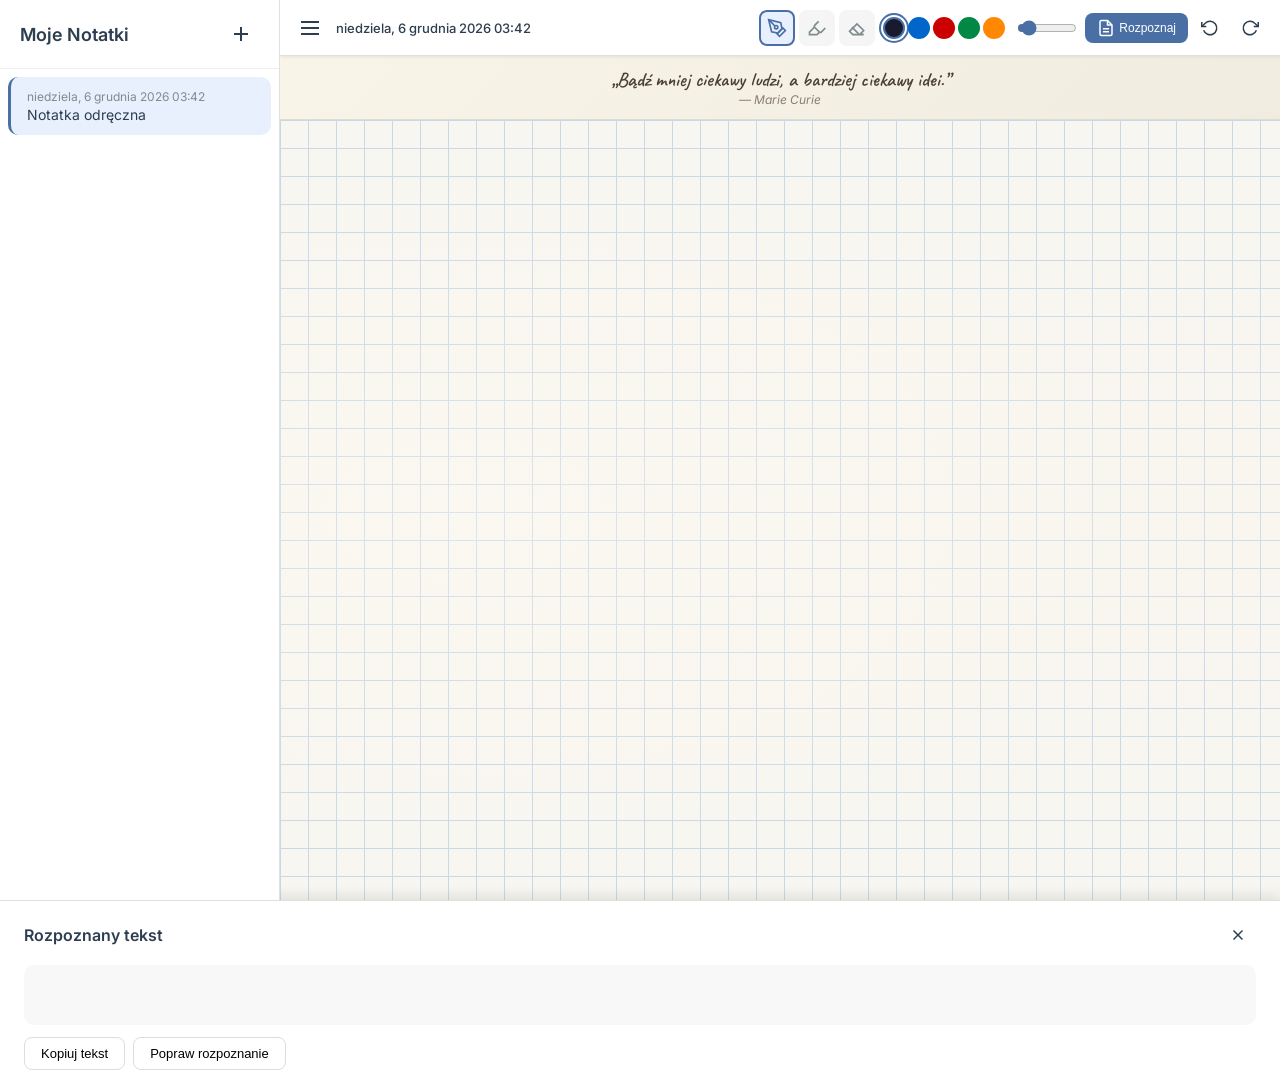
==== index.html @ 8511fc2e "feat: handwriting notes app with Apple Pencil support - Canvas drawing engine with pressure sensitiv" ====
<!DOCTYPE html>
<html lang="pl">
<head>
    <meta charset="UTF-8">
    <meta name="viewport" content="width=device-width, initial-scale=1.0, user-scalable=no, viewport-fit=cover">
    <meta name="apple-mobile-web-app-capable" content="yes">
    <meta name="apple-mobile-web-app-status-bar-style" content="black-translucent">
    <meta name="theme-color" content="#2c3e50">
    <title>Notatnik</title>
    <link rel="manifest" href="manifest.json">
    <link rel="apple-touch-icon" href="icons/icon-192.png">
    <link rel="preconnect" href="https://fonts.googleapis.com">
    <link rel="preconnect" href="https://fonts.gstatic.com" crossorigin>
    <link href="https://fonts.googleapis.com/css2?family=Caveat:wght@400;600;700&family=Inter:wght@300;400;500;600&display=swap" rel="stylesheet">
    <link rel="stylesheet" href="css/style.css">
</head>
<body>
    <!-- Sidebar - notes list -->
    <aside id="sidebar" class="sidebar">
        <div class="sidebar-header">
            <h2>Moje Notatki</h2>
            <button id="btn-new-note" class="btn-icon" title="Nowa notatka">
                <svg width="24" height="24" viewBox="0 0 24 24" fill="none" stroke="currentColor" stroke-width="2">
                    <line x1="12" y1="5" x2="12" y2="19"></line>
                    <line x1="5" y1="12" x2="19" y2="12"></line>
                </svg>
            </button>
        </div>
        <div id="notes-list" class="notes-list"></div>
    </aside>

    <!-- Main area -->
    <main id="main" class="main">
        <!-- Top bar -->
        <header class="top-bar">
            <button id="btn-menu" class="btn-icon" title="Menu">
                <svg width="24" height="24" viewBox="0 0 24 24" fill="none" stroke="currentColor" stroke-width="2">
                    <line x1="3" y1="6" x2="21" y2="6"></line>
                    <line x1="3" y1="12" x2="21" y2="12"></line>
                    <line x1="3" y1="18" x2="21" y2="18"></line>
                </svg>
            </button>
            <div class="note-meta">
                <span id="note-date" class="meta-date"></span>
                <span id="note-location" class="meta-location"></span>
            </div>
            <div class="toolbar">
                <button id="btn-pen" class="btn-tool active" title="Pisak" data-tool="pen">
                    <svg width="20" height="20" viewBox="0 0 24 24" fill="none" stroke="currentColor" stroke-width="2">
                        <path d="M12 19l7-7 3 3-7 7-3-3z"></path>
                        <path d="M18 13l-1.5-7.5L2 2l3.5 14.5L13 18l5-5z"></path>
                        <path d="M2 2l7.586 7.586"></path>
                        <circle cx="11" cy="11" r="2"></circle>
                    </svg>
                </button>
                <button id="btn-highlighter" class="btn-tool" title="Zakreślacz" data-tool="highlighter">
                    <svg width="20" height="20" viewBox="0 0 24 24" fill="none" stroke="currentColor" stroke-width="2">
                        <path d="M9 11l-6 6v3h9l3-3"></path>
                        <path d="M22 12l-4.6 4.6a2 2 0 01-2.8 0l-5.2-5.2a2 2 0 010-2.8L14 4"></path>
                    </svg>
                </button>
                <button id="btn-eraser" class="btn-tool" title="Gumka" data-tool="eraser">
                    <svg width="20" height="20" viewBox="0 0 24 24" fill="none" stroke="currentColor" stroke-width="2">
                        <path d="M20 20H7L3 16l9-9 8 8-4 4z"></path>
                        <path d="M6 11l8 8"></path>
                    </svg>
                </button>
                <div class="color-picker">
                    <button class="btn-color active" data-color="#1a1a2e" style="background:#1a1a2e" title="Czarny"></button>
                    <button class="btn-color" data-color="#0066cc" style="background:#0066cc" title="Niebieski"></button>
                    <button class="btn-color" data-color="#cc0000" style="background:#cc0000" title="Czerwony"></button>
                    <button class="btn-color" data-color="#008844" style="background:#008844" title="Zielony"></button>
                    <button class="btn-color" data-color="#ff8800" style="background:#ff8800" title="Pomarańczowy"></button>
                </div>
                <input type="range" id="pen-size" min="1" max="12" value="2" class="pen-size-slider" title="Grubość">
                <button id="btn-recognize" class="btn-action" title="Rozpoznaj pismo">
                    <svg width="18" height="18" viewBox="0 0 24 24" fill="none" stroke="currentColor" stroke-width="2">
                        <path d="M14 2H6a2 2 0 00-2 2v16a2 2 0 002 2h12a2 2 0 002-2V8z"></path>
                        <polyline points="14 2 14 8 20 8"></polyline>
                        <line x1="16" y1="13" x2="8" y2="13"></line>
                        <line x1="16" y1="17" x2="8" y2="17"></line>
                    </svg>
                    <span>Rozpoznaj</span>
                </button>
                <button id="btn-undo" class="btn-icon" title="Cofnij">
                    <svg width="18" height="18" viewBox="0 0 24 24" fill="none" stroke="currentColor" stroke-width="2">
                        <polyline points="1 4 1 10 7 10"></polyline>
                        <path d="M3.51 15a9 9 0 102.13-9.36L1 10"></path>
                    </svg>
                </button>
                <button id="btn-redo" class="btn-icon" title="Ponów">
                    <svg width="18" height="18" viewBox="0 0 24 24" fill="none" stroke="currentColor" stroke-width="2">
                        <polyline points="23 4 23 10 17 10"></polyline>
                        <path d="M20.49 15a9 9 0 11-2.13-9.36L23 10"></path>
                    </svg>
                </button>
            </div>
        </header>

        <!-- Quote banner -->
        <div id="quote-banner" class="quote-banner">
            <p id="quote-text" class="quote-text"></p>
            <span id="quote-author" class="quote-author"></span>
        </div>

        <!-- Canvas area -->
        <div id="canvas-container" class="canvas-container">
            <canvas id="drawing-canvas"></canvas>
        </div>

        <!-- Recognized text panel -->
        <div id="recognized-panel" class="recognized-panel hidden">
            <div class="recognized-header">
                <h3>Rozpoznany tekst</h3>
                <button id="btn-close-recognized" class="btn-icon">
                    <svg width="18" height="18" viewBox="0 0 24 24" fill="none" stroke="currentColor" stroke-width="2">
                        <line x1="18" y1="6" x2="6" y2="18"></line>
                        <line x1="6" y1="6" x2="18" y2="18"></line>
                    </svg>
                </button>
            </div>
            <div id="recognized-text" class="recognized-text"></div>
            <div class="recognized-actions">
                <button id="btn-copy-text" class="btn-secondary">Kopiuj tekst</button>
                <button id="btn-correct-text" class="btn-secondary">Popraw rozpoznanie</button>
            </div>
        </div>
    </main>

    <!-- Correction modal for handwriting learning -->
    <div id="correction-modal" class="modal hidden">
        <div class="modal-content">
            <h3>Popraw rozpoznany tekst</h3>
            <p class="modal-hint">Poprawiony tekst pomoże mi lepiej rozpoznawać Twoje pismo w przyszłości.</p>
            <textarea id="correction-input" class="correction-input" rows="4"></textarea>
            <div class="modal-actions">
                <button id="btn-cancel-correction" class="btn-secondary">Anuluj</button>
                <button id="btn-save-correction" class="btn-primary">Zapisz i ucz się</button>
            </div>
        </div>
    </div>

    <script src="js/quotes.js"></script>
    <script src="js/storage.js"></script>
    <script src="js/drawing.js"></script>
    <script src="js/recognition.js"></script>
    <script src="js/app.js"></script>
</body>
</html>
---- css/style.css ----
/* ===== Reset & Base ===== */
*, *::before, *::after {
    margin: 0;
    padding: 0;
    box-sizing: border-box;
}

:root {
    --bg-page: #f8f6f0;
    --grid-color: #c8d8e8;
    --grid-size: 28px;
    --sidebar-width: 280px;
    --top-bar-height: 56px;
    --quote-height: 64px;
    --ink-color: #1a1a2e;
    --accent: #4a6fa5;
    --accent-light: #6b8fc4;
    --danger: #cc0000;
    --text-primary: #2c3e50;
    --text-secondary: #7f8c8d;
    --surface: #ffffff;
    --shadow-sm: 0 1px 3px rgba(0,0,0,0.08);
    --shadow-md: 0 4px 12px rgba(0,0,0,0.12);
    --radius: 10px;
}

html, body {
    height: 100%;
    overflow: hidden;
    font-family: 'Inter', -apple-system, BlinkMacSystemFont, sans-serif;
    background: var(--bg-page);
    color: var(--text-primary);
    touch-action: none;
    -webkit-user-select: none;
    user-select: none;
}

/* ===== Layout ===== */
body {
    display: flex;
}

/* ===== Sidebar ===== */
.sidebar {
    width: var(--sidebar-width);
    height: 100%;
    background: var(--surface);
    border-right: 1px solid #e0e0e0;
    display: flex;
    flex-direction: column;
    z-index: 100;
    transition: transform 0.3s ease;
}

.sidebar-header {
    display: flex;
    align-items: center;
    justify-content: space-between;
    padding: 16px 20px;
    border-bottom: 1px solid #eee;
}

.sidebar-header h2 {
    font-size: 18px;
    font-weight: 600;
    color: var(--text-primary);
}

.notes-list {
    flex: 1;
    overflow-y: auto;
    padding: 8px;
}

.note-item {
    padding: 12px 16px;
    border-radius: var(--radius);
    cursor: pointer;
    margin-bottom: 4px;
    transition: background 0.2s;
    position: relative;
}

.note-item:hover {
    background: #f0f4f8;
}

.note-item.active {
    background: #e8f0fe;
    border-left: 3px solid var(--accent);
}

.note-item-date {
    font-size: 12px;
    color: var(--text-secondary);
    margin-bottom: 2px;
}

.note-item-preview {
    font-size: 14px;
    color: var(--text-primary);
    white-space: nowrap;
    overflow: hidden;
    text-overflow: ellipsis;
}

.note-item-location {
    font-size: 11px;
    color: var(--text-secondary);
    margin-top: 2px;
    display: flex;
    align-items: center;
    gap: 4px;
}

.note-item .btn-delete-note {
    position: absolute;
    top: 8px;
    right: 8px;
    opacity: 0;
    transition: opacity 0.2s;
    background: none;
    border: none;
    color: var(--danger);
    cursor: pointer;
    padding: 4px;
    border-radius: 4px;
}

.note-item:hover .btn-delete-note {
    opacity: 0.6;
}

.note-item .btn-delete-note:hover {
    opacity: 1;
    background: rgba(204, 0, 0, 0.1);
}

/* ===== Main ===== */
.main {
    flex: 1;
    display: flex;
    flex-direction: column;
    height: 100%;
    overflow: hidden;
}

/* ===== Top Bar ===== */
.top-bar {
    height: var(--top-bar-height);
    background: var(--surface);
    border-bottom: 1px solid #e0e0e0;
    display: flex;
    align-items: center;
    padding: 0 12px;
    gap: 8px;
    box-shadow: var(--shadow-sm);
    z-index: 50;
    flex-shrink: 0;
}

.note-meta {
    display: flex;
    flex-direction: column;
    min-width: 140px;
}

.meta-date {
    font-size: 13px;
    font-weight: 500;
    color: var(--text-primary);
}

.meta-location {
    font-size: 11px;
    color: var(--text-secondary);
}

.toolbar {
    display: flex;
    align-items: center;
    gap: 4px;
    margin-left: auto;
}

.btn-icon {
    width: 36px;
    height: 36px;
    border: none;
    background: none;
    border-radius: 8px;
    display: flex;
    align-items: center;
    justify-content: center;
    cursor: pointer;
    color: var(--text-primary);
    transition: background 0.2s;
}

.btn-icon:hover {
    background: #f0f4f8;
}

.btn-tool {
    width: 36px;
    height: 36px;
    border: 2px solid transparent;
    background: #f5f5f5;
    border-radius: 8px;
    display: flex;
    align-items: center;
    justify-content: center;
    cursor: pointer;
    color: var(--text-secondary);
    transition: all 0.2s;
}

.btn-tool:hover {
    background: #e8f0fe;
}

.btn-tool.active {
    border-color: var(--accent);
    color: var(--accent);
    background: #e8f0fe;
}

.color-picker {
    display: flex;
    gap: 3px;
    margin: 0 4px;
}

.btn-color {
    width: 22px;
    height: 22px;
    border-radius: 50%;
    border: 2px solid transparent;
    cursor: pointer;
    transition: transform 0.15s, border-color 0.2s;
}

.btn-color:hover {
    transform: scale(1.2);
}

.btn-color.active {
    border-color: var(--accent);
    box-shadow: 0 0 0 2px white, 0 0 0 4px var(--accent);
}

.pen-size-slider {
    width: 60px;
    accent-color: var(--accent);
    margin: 0 4px;
}

.btn-action {
    display: flex;
    align-items: center;
    gap: 4px;
    padding: 6px 12px;
    border: none;
    background: var(--accent);
    color: white;
    border-radius: 8px;
    font-size: 12px;
    font-weight: 500;
    cursor: pointer;
    transition: background 0.2s;
    white-space: nowrap;
}

.btn-action:hover {
    background: var(--accent-light);
}

/* ===== Quote Banner ===== */
.quote-banner {
    height: var(--quote-height);
    background: linear-gradient(135deg, #f8f4e8 0%, #f0ece0 100%);
    border-bottom: 1px solid #e0dcd0;
    display: flex;
    flex-direction: column;
    justify-content: center;
    align-items: center;
    padding: 8px 24px;
    flex-shrink: 0;
}

.quote-text {
    font-family: 'Caveat', cursive;
    font-size: 20px;
    font-weight: 600;
    color: #4a4035;
    text-align: center;
    line-height: 1.2;
}

.quote-author {
    font-size: 12px;
    color: #8a7e70;
    font-style: italic;
}

/* ===== Canvas Container with Grid Background ===== */
.canvas-container {
    flex: 1;
    position: relative;
    overflow: hidden;
    background-color: var(--bg-page);
    background-image:
        linear-gradient(var(--grid-color) 1px, transparent 1px),
        linear-gradient(90deg, var(--grid-color) 1px, transparent 1px);
    background-size: var(--grid-size) var(--grid-size);
    /* Subtle paper texture effect */
    background-blend-mode: normal;
}

.canvas-container::before {
    content: '';
    position: absolute;
    top: 0;
    left: 0;
    right: 0;
    bottom: 0;
    background:
        radial-gradient(ellipse at 20% 50%, rgba(255,252,242,0.3) 0%, transparent 70%),
        radial-gradient(ellipse at 80% 50%, rgba(248,245,235,0.2) 0%, transparent 70%);
    pointer-events: none;
    z-index: 0;
}

#drawing-canvas {
    position: absolute;
    top: 0;
    left: 0;
    width: 100%;
    height: 100%;
    z-index: 1;
    cursor: crosshair;
    touch-action: none;
}

/* ===== Recognized Text Panel ===== */
.recognized-panel {
    position: absolute;
    bottom: 0;
    left: 0;
    right: 0;
    background: var(--surface);
    border-top: 1px solid #e0e0e0;
    box-shadow: 0 -4px 12px rgba(0,0,0,0.1);
    padding: 16px 24px;
    z-index: 60;
    max-height: 40%;
    overflow-y: auto;
    transition: transform 0.3s ease;
}

.recognized-panel.hidden {
    transform: translateY(100%);
    pointer-events: none;
}

.recognized-header {
    display: flex;
    align-items: center;
    justify-content: space-between;
    margin-bottom: 12px;
}

.recognized-header h3 {
    font-size: 16px;
    font-weight: 600;
}

.recognized-text {
    font-size: 15px;
    line-height: 1.6;
    color: var(--text-primary);
    padding: 12px;
    background: #f8f8f8;
    border-radius: var(--radius);
    min-height: 60px;
    white-space: pre-wrap;
}

.recognized-actions {
    display: flex;
    gap: 8px;
    margin-top: 12px;
}

.btn-secondary {
    padding: 8px 16px;
    border: 1px solid #ddd;
    background: var(--surface);
    border-radius: 8px;
    font-size: 13px;
    cursor: pointer;
    transition: background 0.2s;
}

.btn-secondary:hover {
    background: #f0f4f8;
}

.btn-primary {
    padding: 8px 16px;
    border: none;
    background: var(--accent);
    color: white;
    border-radius: 8px;
    font-size: 13px;
    font-weight: 500;
    cursor: pointer;
    transition: background 0.2s;
}

.btn-primary:hover {
    background: var(--accent-light);
}

/* ===== Modal ===== */
.modal {
    position: fixed;
    inset: 0;
    background: rgba(0,0,0,0.4);
    display: flex;
    align-items: center;
    justify-content: center;
    z-index: 200;
    transition: opacity 0.2s;
}

.modal.hidden {
    opacity: 0;
    pointer-events: none;
}

.modal-content {
    background: var(--surface);
    border-radius: 16px;
    padding: 24px;
    width: 90%;
    max-width: 480px;
    box-shadow: var(--shadow-md);
}

.modal-content h3 {
    font-size: 18px;
    margin-bottom: 8px;
}

.modal-hint {
    font-size: 13px;
    color: var(--text-secondary);
    margin-bottom: 16px;
}

.correction-input {
    width: 100%;
    border: 1px solid #ddd;
    border-radius: var(--radius);
    padding: 12px;
    font-size: 15px;
    font-family: inherit;
    resize: vertical;
    outline: none;
}

.correction-input:focus {
    border-color: var(--accent);
    box-shadow: 0 0 0 3px rgba(74, 111, 165, 0.15);
}

.modal-actions {
    display: flex;
    justify-content: flex-end;
    gap: 8px;
    margin-top: 16px;
}

/* ===== Loading spinner ===== */
.loading-overlay {
    position: fixed;
    inset: 0;
    background: rgba(255,255,255,0.8);
    display: flex;
    flex-direction: column;
    align-items: center;
    justify-content: center;
    z-index: 300;
}

.spinner {
    width: 40px;
    height: 40px;
    border: 3px solid #eee;
    border-top-color: var(--accent);
    border-radius: 50%;
    animation: spin 0.8s linear infinite;
}

@keyframes spin {
    to { transform: rotate(360deg); }
}

.loading-text {
    margin-top: 12px;
    font-size: 14px;
    color: var(--text-secondary);
}

/* ===== Responsive ===== */
@media (max-width: 768px) {
    .sidebar {
        position: fixed;
        left: 0;
        top: 0;
        bottom: 0;
        transform: translateX(-100%);
        box-shadow: var(--shadow-md);
    }

    .sidebar.open {
        transform: translateX(0);
    }

    .btn-action span {
        display: none;
    }

    .pen-size-slider {
        width: 40px;
    }

    .note-meta {
        min-width: 100px;
    }

    .quote-banner {
        height: 50px;
        padding: 4px 16px;
    }

    .quote-text {
        font-size: 16px;
    }
}

/* ===== Sidebar overlay for mobile ===== */
.sidebar-overlay {
    position: fixed;
    inset: 0;
    background: rgba(0,0,0,0.3);
    z-index: 99;
    display: none;
}

.sidebar-overlay.visible {
    display: block;
}

/* ===== Empty state ===== */
.empty-state {
    display: flex;
    flex-direction: column;
    align-items: center;
    justify-content: center;
    padding: 40px 20px;
    color: var(--text-secondary);
    text-align: center;
}

.empty-state svg {
    width: 48px;
    height: 48px;
    margin-bottom: 12px;
    opacity: 0.4;
}

.empty-state p {
    font-size: 14px;
}

/* ===== Scrollbar ===== */
::-webkit-scrollbar {
    width: 6px;
}

::-webkit-scrollbar-track {
    background: transparent;
}

::-webkit-scrollbar-thumb {
    background: #ccc;
    border-radius: 3px;
}

::-webkit-scrollbar-thumb:hover {
    background: #999;
}
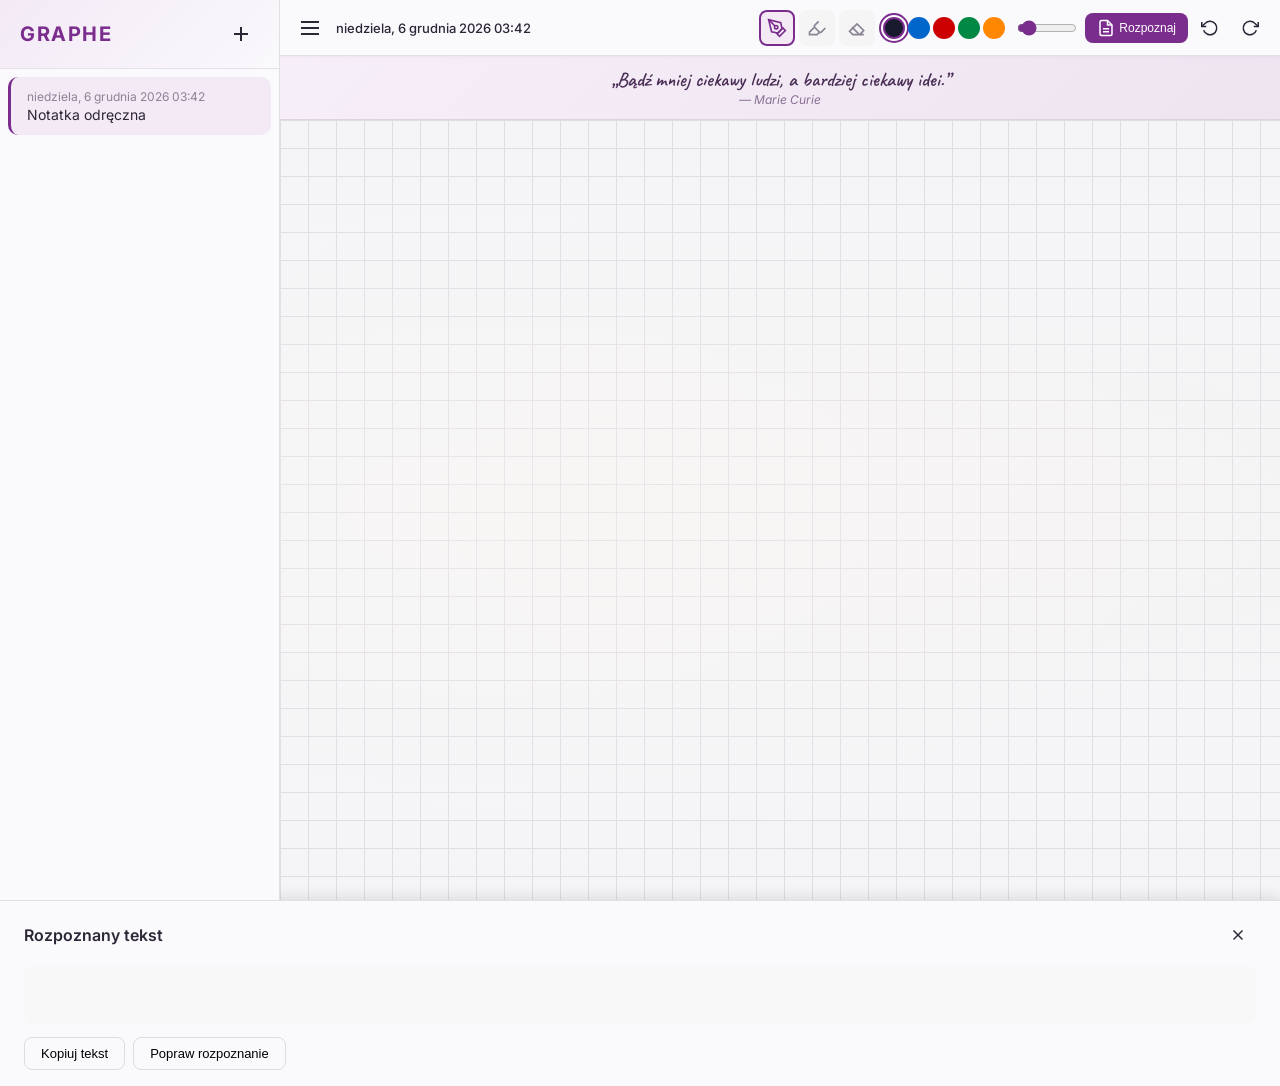
==== commit d9ec78e4: "style: rebrand to Graphe with purple accent theme - App name changed to Graphe (from Greek graphein " ====
--- a/index.html
+++ b/index.html
@@ -5,8 +5,8 @@
     <meta name="viewport" content="width=device-width, initial-scale=1.0, user-scalable=no, viewport-fit=cover">
     <meta name="apple-mobile-web-app-capable" content="yes">
     <meta name="apple-mobile-web-app-status-bar-style" content="black-translucent">
-    <meta name="theme-color" content="#2c3e50">
-    <title>Notatnik</title>
+    <meta name="theme-color" content="#7b2d8e">
+    <title>Graphe</title>
     <link rel="manifest" href="manifest.json">
     <link rel="apple-touch-icon" href="icons/icon-192.png">
     <link rel="preconnect" href="https://fonts.googleapis.com">
@@ -18,7 +18,7 @@
     <!-- Sidebar - notes list -->
     <aside id="sidebar" class="sidebar">
         <div class="sidebar-header">
-            <h2>Moje Notatki</h2>
+            <h2>Graphe</h2>
             <button id="btn-new-note" class="btn-icon" title="Nowa notatka">
                 <svg width="24" height="24" viewBox="0 0 24 24" fill="none" stroke="currentColor" stroke-width="2">
                     <line x1="12" y1="5" x2="12" y2="19"></line>
--- a/css/style.css
+++ b/css/style.css
@@ -6,21 +6,22 @@
 }
 
 :root {
-    --bg-page: #f8f6f0;
-    --grid-color: #c8d8e8;
+    --bg-page: #f5f4f7;
+    --grid-color: #e0dce6;
     --grid-size: 28px;
     --sidebar-width: 280px;
     --top-bar-height: 56px;
     --quote-height: 64px;
     --ink-color: #1a1a2e;
-    --accent: #4a6fa5;
-    --accent-light: #6b8fc4;
+    --accent: #7b2d8e;
+    --accent-light: #9b4dba;
+    --accent-subtle: #f3eaf6;
     --danger: #cc0000;
-    --text-primary: #2c3e50;
-    --text-secondary: #7f8c8d;
-    --surface: #ffffff;
-    --shadow-sm: 0 1px 3px rgba(0,0,0,0.08);
-    --shadow-md: 0 4px 12px rgba(0,0,0,0.12);
+    --text-primary: #2c2637;
+    --text-secondary: #8a8494;
+    --surface: #faf9fc;
+    --shadow-sm: 0 1px 3px rgba(90,50,120,0.06);
+    --shadow-md: 0 4px 12px rgba(90,50,120,0.10);
     --radius: 10px;
 }
 
@@ -57,13 +58,16 @@
     align-items: center;
     justify-content: space-between;
     padding: 16px 20px;
-    border-bottom: 1px solid #eee;
+    border-bottom: 1px solid #e8e0ec;
+    background: linear-gradient(135deg, var(--accent-subtle) 0%, #faf9fc 100%);
 }
 
 .sidebar-header h2 {
-    font-size: 18px;
-    font-weight: 600;
-    color: var(--text-primary);
+    font-size: 20px;
+    font-weight: 700;
+    color: var(--accent);
+    letter-spacing: 1.5px;
+    text-transform: uppercase;
 }
 
 .notes-list {
@@ -82,11 +86,11 @@
 }
 
 .note-item:hover {
-    background: #f0f4f8;
+    background: var(--accent-subtle);
 }
 
 .note-item.active {
-    background: #e8f0fe;
+    background: var(--accent-subtle);
     border-left: 3px solid var(--accent);
 }
 
@@ -198,7 +202,7 @@
 }
 
 .btn-icon:hover {
-    background: #f0f4f8;
+    background: var(--accent-subtle);
 }
 
 .btn-tool {
@@ -216,13 +220,13 @@
 }
 
 .btn-tool:hover {
-    background: #e8f0fe;
+    background: var(--accent-subtle);
 }
 
 .btn-tool.active {
     border-color: var(--accent);
     color: var(--accent);
-    background: #e8f0fe;
+    background: var(--accent-subtle);
 }
 
 .color-picker {
@@ -278,8 +282,8 @@
 /* ===== Quote Banner ===== */
 .quote-banner {
     height: var(--quote-height);
-    background: linear-gradient(135deg, #f8f4e8 0%, #f0ece0 100%);
-    border-bottom: 1px solid #e0dcd0;
+    background: linear-gradient(135deg, #f6eef8 0%, #ede4f0 100%);
+    border-bottom: 1px solid #ddd2e0;
     display: flex;
     flex-direction: column;
     justify-content: center;
@@ -292,14 +296,14 @@
     font-family: 'Caveat', cursive;
     font-size: 20px;
     font-weight: 600;
-    color: #4a4035;
+    color: #4a2d55;
     text-align: center;
     line-height: 1.2;
 }
 
 .quote-author {
     font-size: 12px;
-    color: #8a7e70;
+    color: #8a7094;
     font-style: italic;
 }
 
@@ -403,7 +407,7 @@
 }
 
 .btn-secondary:hover {
-    background: #f0f4f8;
+    background: var(--accent-subtle);
 }
 
 .btn-primary {
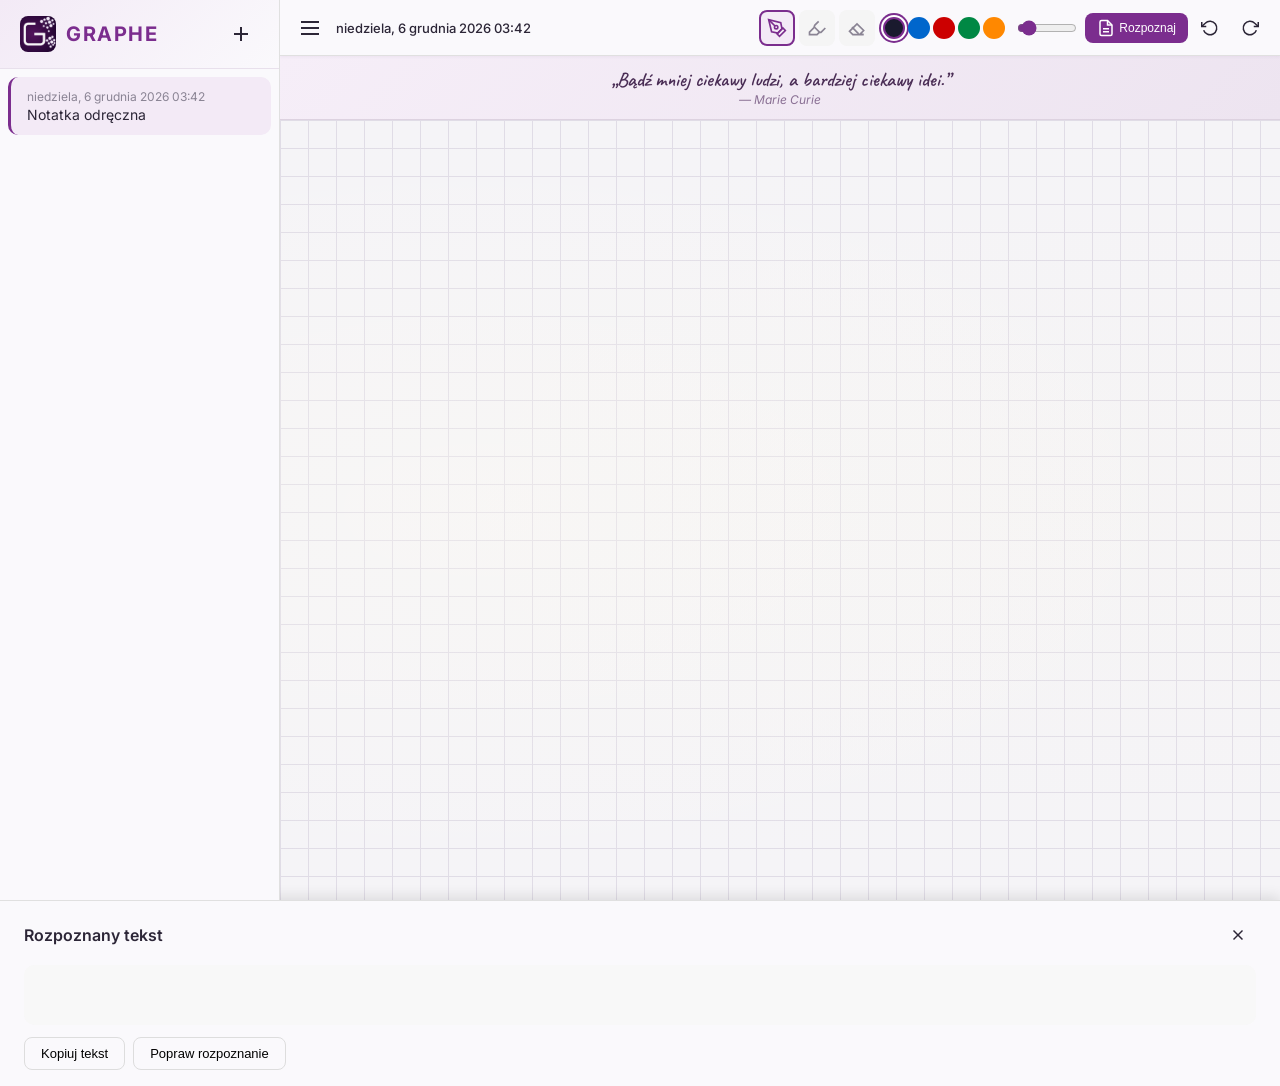
==== commit 07bcf546: "style: new G icon and logo in sidebar header - Purple gradient G icon with molecular network design " ====
--- a/index.html
+++ b/index.html
@@ -18,6 +18,7 @@
     <!-- Sidebar - notes list -->
     <aside id="sidebar" class="sidebar">
         <div class="sidebar-header">
+            <img src="icons/icon-192.png" alt="Graphe" class="sidebar-logo">
             <h2>Graphe</h2>
             <button id="btn-new-note" class="btn-icon" title="Nowa notatka">
                 <svg width="24" height="24" viewBox="0 0 24 24" fill="none" stroke="currentColor" stroke-width="2">
--- a/css/style.css
+++ b/css/style.css
@@ -62,12 +62,20 @@
     background: linear-gradient(135deg, var(--accent-subtle) 0%, #faf9fc 100%);
 }
 
+.sidebar-logo {
+    width: 36px;
+    height: 36px;
+    border-radius: 8px;
+}
+
 .sidebar-header h2 {
     font-size: 20px;
     font-weight: 700;
     color: var(--accent);
     letter-spacing: 1.5px;
     text-transform: uppercase;
+    flex: 1;
+    margin-left: 10px;
 }
 
 .notes-list {
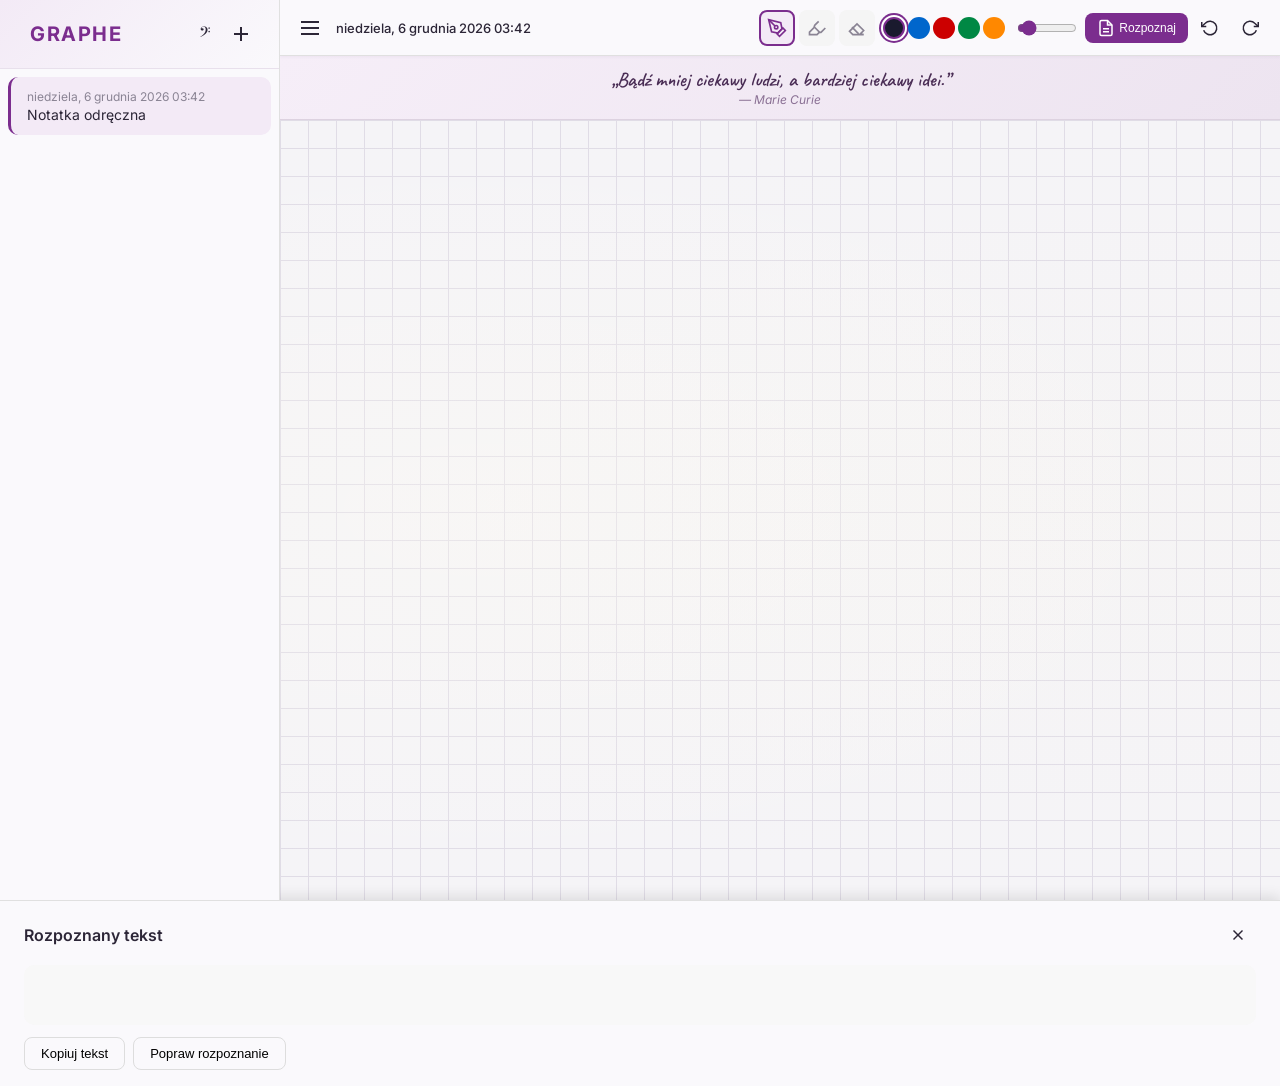
==== commit 8fae0fcc: "Dodaj narzędzie MIDI -> nuty w kluczu basowym Samodzielna strona midi.html: wczytuje plik MIDI (drag" ====
--- a/index.html
+++ b/index.html
@@ -18,8 +18,8 @@
     <!-- Sidebar - notes list -->
     <aside id="sidebar" class="sidebar">
         <div class="sidebar-header">
-            <img src="icons/icon-192.png" alt="Graphe" class="sidebar-logo">
             <h2>Graphe</h2>
+            <a href="midi.html" class="btn-icon" title="MIDI → Nuty (klucz basowy)" style="text-decoration:none;font-size:18px;line-height:1">𝄢</a>
             <button id="btn-new-note" class="btn-icon" title="Nowa notatka">
                 <svg width="24" height="24" viewBox="0 0 24 24" fill="none" stroke="currentColor" stroke-width="2">
                     <line x1="12" y1="5" x2="12" y2="19"></line>
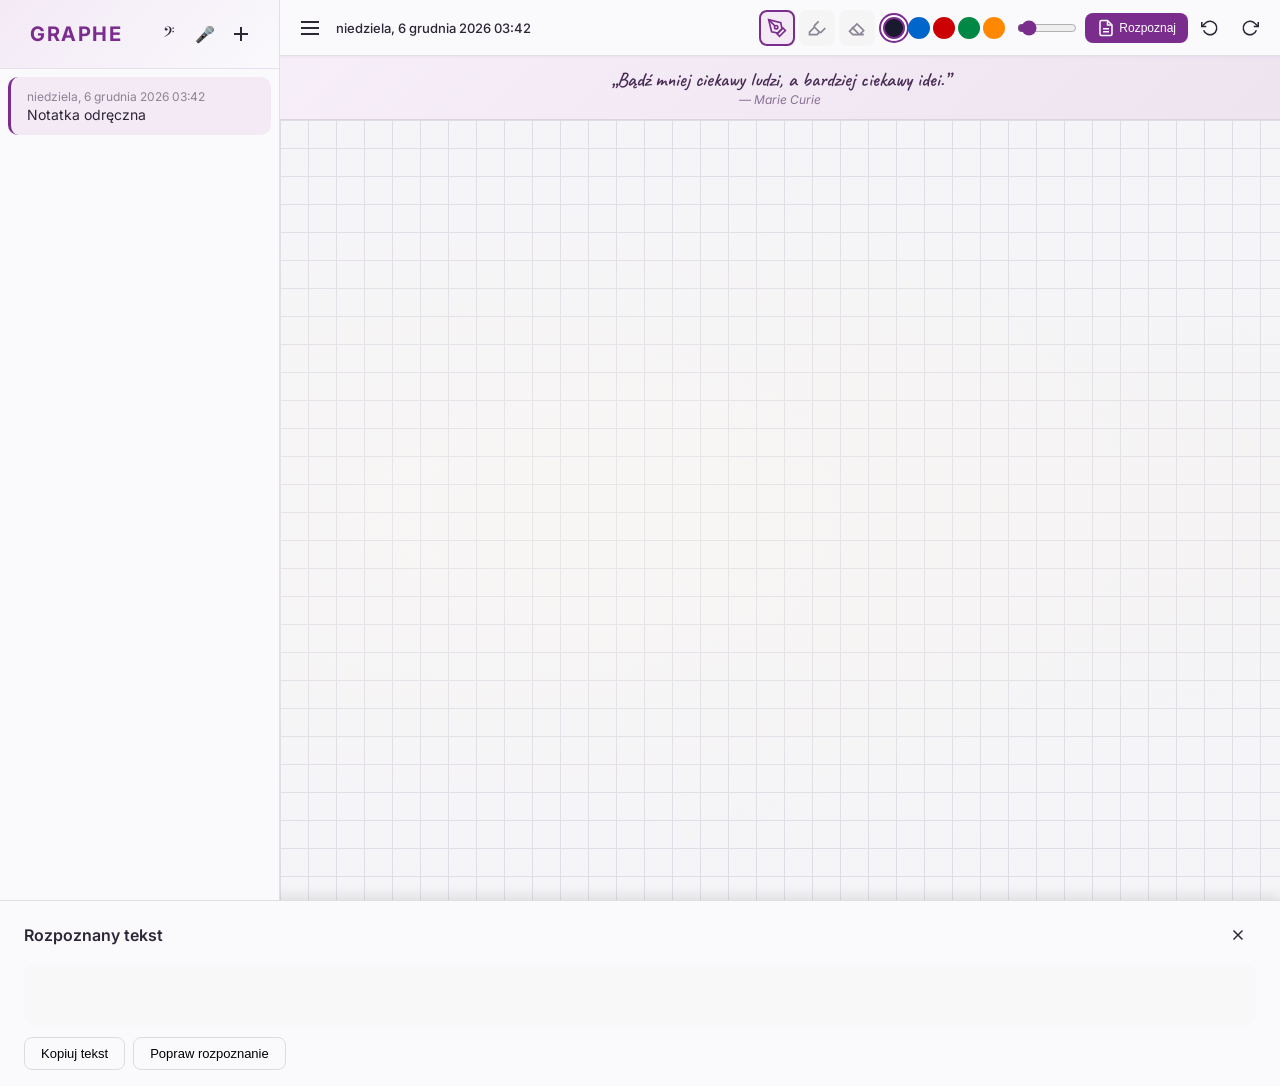
==== commit 49067254: "Dodaj MP3 -> nuty (detekcja wysokosci ze sluchu) + wspolny silnik nut Nowa strona audio.html zamieni" ====
--- a/index.html
+++ b/index.html
@@ -20,6 +20,7 @@
         <div class="sidebar-header">
             <h2>Graphe</h2>
             <a href="midi.html" class="btn-icon" title="MIDI → Nuty (klucz basowy)" style="text-decoration:none;font-size:18px;line-height:1">𝄢</a>
+            <a href="audio.html" class="btn-icon" title="MP3 → Nuty (klucz basowy)" style="text-decoration:none;font-size:16px;line-height:1">🎤</a>
             <button id="btn-new-note" class="btn-icon" title="Nowa notatka">
                 <svg width="24" height="24" viewBox="0 0 24 24" fill="none" stroke="currentColor" stroke-width="2">
                     <line x1="12" y1="5" x2="12" y2="19"></line>
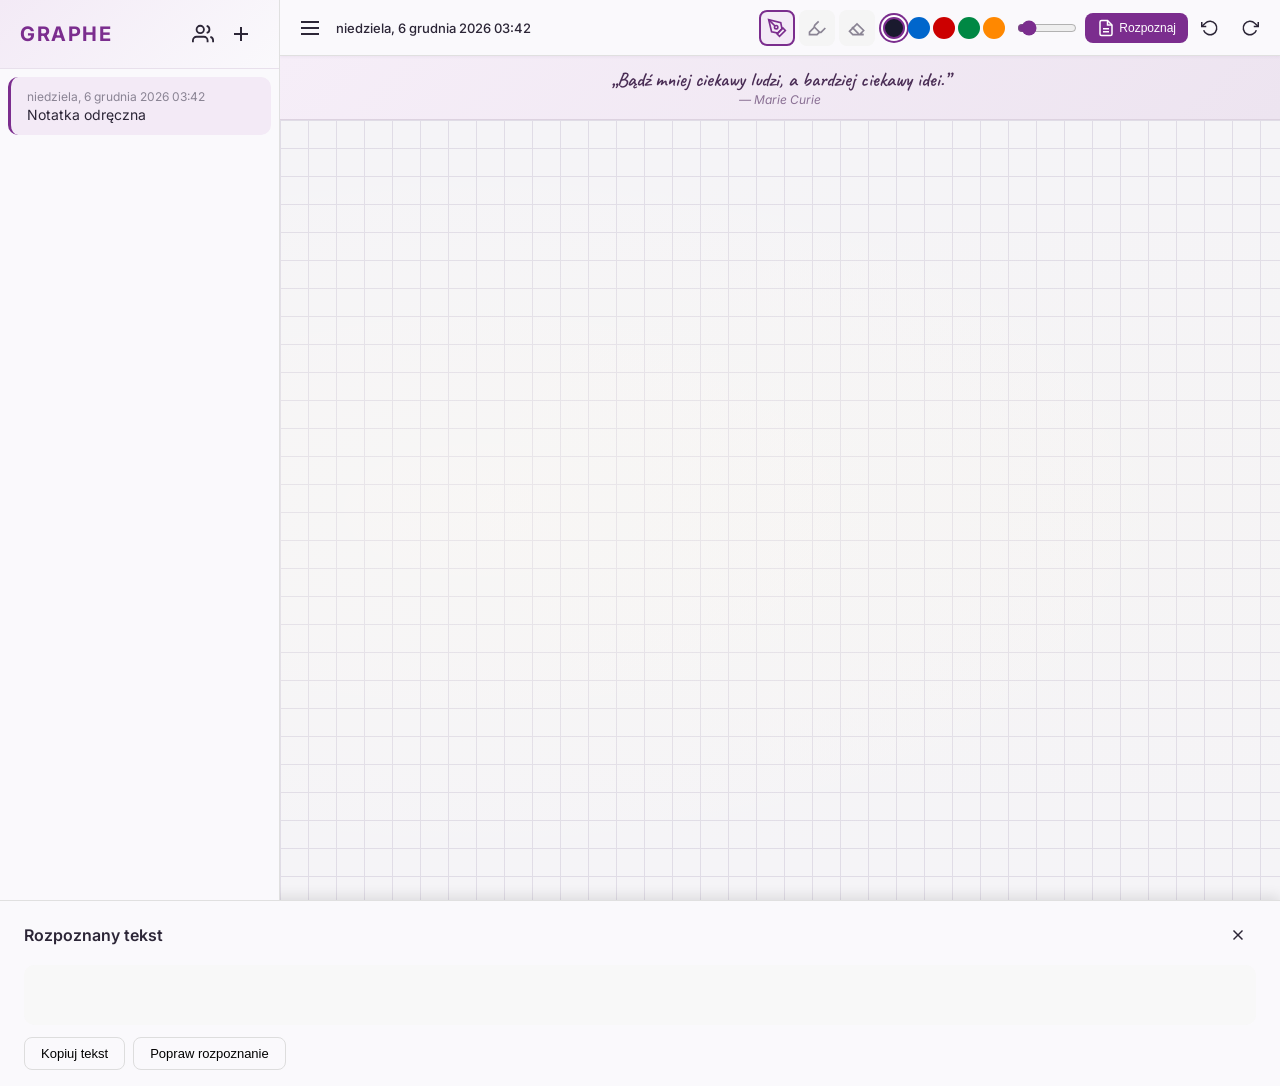
==== commit 95d1bc9b: "Add NGO outreach tracker for Tour de Konstytucja stops New panel (accessible from sidebar) for track" ====
--- a/index.html
+++ b/index.html
@@ -19,14 +19,22 @@
     <aside id="sidebar" class="sidebar">
         <div class="sidebar-header">
             <h2>Graphe</h2>
-            <a href="midi.html" class="btn-icon" title="MIDI → Nuty (klucz basowy)" style="text-decoration:none;font-size:18px;line-height:1">𝄢</a>
-            <a href="audio.html" class="btn-icon" title="MP3 → Nuty (klucz basowy)" style="text-decoration:none;font-size:16px;line-height:1">🎤</a>
-            <button id="btn-new-note" class="btn-icon" title="Nowa notatka">
-                <svg width="24" height="24" viewBox="0 0 24 24" fill="none" stroke="currentColor" stroke-width="2">
-                    <line x1="12" y1="5" x2="12" y2="19"></line>
-                    <line x1="5" y1="12" x2="19" y2="12"></line>
-                </svg>
-            </button>
+            <div class="sidebar-header-actions">
+                <button id="btn-orgs" class="btn-icon" title="Organizacje / Przystanek Konstytucja">
+                    <svg width="22" height="22" viewBox="0 0 24 24" fill="none" stroke="currentColor" stroke-width="2">
+                        <path d="M17 21v-2a4 4 0 00-4-4H5a4 4 0 00-4 4v2"></path>
+                        <circle cx="9" cy="7" r="4"></circle>
+                        <path d="M23 21v-2a4 4 0 00-3-3.87"></path>
+                        <path d="M16 3.13a4 4 0 010 7.75"></path>
+                    </svg>
+                </button>
+                <button id="btn-new-note" class="btn-icon" title="Nowa notatka">
+                    <svg width="24" height="24" viewBox="0 0 24 24" fill="none" stroke="currentColor" stroke-width="2">
+                        <line x1="12" y1="5" x2="12" y2="19"></line>
+                        <line x1="5" y1="12" x2="19" y2="12"></line>
+                    </svg>
+                </button>
+            </div>
         </div>
         <div id="notes-list" class="notes-list"></div>
     </aside>
@@ -142,10 +150,81 @@
         </div>
     </div>
 
+    <!-- Organizations / outreach tracker panel -->
+    <div id="orgs-panel" class="orgs-panel hidden">
+        <div class="orgs-panel-content">
+            <div class="orgs-header">
+                <div class="orgs-header-title">
+                    <h2>Organizacje – Przystanek Konstytucja</h2>
+                    <input type="text" id="orgs-campaign" class="orgs-campaign-input" placeholder="Nazwa kampanii / przystanku">
+                </div>
+                <div class="orgs-header-actions">
+                    <button id="btn-add-org" class="btn-primary">+ Dodaj organizację</button>
+                    <button id="btn-close-orgs" class="btn-icon" title="Zamknij">
+                        <svg width="20" height="20" viewBox="0 0 24 24" fill="none" stroke="currentColor" stroke-width="2">
+                            <line x1="18" y1="6" x2="6" y2="18"></line>
+                            <line x1="6" y1="6" x2="18" y2="18"></line>
+                        </svg>
+                    </button>
+                </div>
+            </div>
+            <div id="orgs-list" class="orgs-list"></div>
+        </div>
+    </div>
+
+    <!-- Organization edit modal -->
+    <div id="org-edit-modal" class="modal hidden">
+        <div class="modal-content org-edit-content">
+            <h3 id="org-edit-title">Nowa organizacja</h3>
+            <label class="org-label" for="org-input-name">Nazwa organizacji</label>
+            <input type="text" id="org-input-name" class="org-input">
+
+            <label class="org-label" for="org-input-role">Rola w wydarzeniu</label>
+            <input type="text" id="org-input-role" class="org-input" placeholder="np. wolontariusze do animacji namiotów">
+
+            <div class="org-input-row">
+                <div>
+                    <label class="org-label" for="org-input-contact">Osoba kontaktowa</label>
+                    <input type="text" id="org-input-contact" class="org-input">
+                </div>
+                <div>
+                    <label class="org-label" for="org-input-status">Status</label>
+                    <select id="org-input-status" class="org-input"></select>
+                </div>
+            </div>
+
+            <div class="org-input-row">
+                <div>
+                    <label class="org-label" for="org-input-email">E-mail</label>
+                    <input type="email" id="org-input-email" class="org-input">
+                </div>
+                <div>
+                    <label class="org-label" for="org-input-phone">Telefon</label>
+                    <input type="text" id="org-input-phone" class="org-input">
+                </div>
+            </div>
+
+            <label class="org-label" for="org-input-confidence">Pewność kontaktu</label>
+            <select id="org-input-confidence" class="org-input">
+                <option value="high">Zweryfikowany</option>
+                <option value="low">Niepewny / do potwierdzenia</option>
+            </select>
+
+            <label class="org-label" for="org-input-notes">Notatki / historia komunikacji</label>
+            <textarea id="org-input-notes" class="org-input" rows="4"></textarea>
+
+            <div class="modal-actions">
+                <button id="btn-cancel-org" class="btn-secondary">Anuluj</button>
+                <button id="btn-save-org" class="btn-primary">Zapisz</button>
+            </div>
+        </div>
+    </div>
+
     <script src="js/quotes.js"></script>
     <script src="js/storage.js"></script>
     <script src="js/drawing.js"></script>
     <script src="js/recognition.js"></script>
+    <script src="js/orgs.js"></script>
     <script src="js/app.js"></script>
 </body>
 </html>
--- a/css/style.css
+++ b/css/style.css
@@ -62,20 +62,12 @@
     background: linear-gradient(135deg, var(--accent-subtle) 0%, #faf9fc 100%);
 }
 
-.sidebar-logo {
-    width: 36px;
-    height: 36px;
-    border-radius: 8px;
-}
-
 .sidebar-header h2 {
     font-size: 20px;
     font-weight: 700;
     color: var(--accent);
     letter-spacing: 1.5px;
     text-transform: uppercase;
-    flex: 1;
-    margin-left: 10px;
 }
 
 .notes-list {
@@ -614,3 +606,221 @@
 ::-webkit-scrollbar-thumb:hover {
     background: #999;
 }
+
+/* ===== Sidebar header actions ===== */
+.sidebar-header-actions {
+    display: flex;
+    align-items: center;
+    gap: 2px;
+}
+
+/* ===== Organizations / outreach tracker panel ===== */
+.orgs-panel {
+    position: fixed;
+    inset: 0;
+    background: rgba(0,0,0,0.4);
+    z-index: 150;
+    display: flex;
+    align-items: center;
+    justify-content: center;
+    transition: opacity 0.2s;
+}
+
+.orgs-panel.hidden {
+    opacity: 0;
+    pointer-events: none;
+}
+
+.orgs-panel-content {
+    background: var(--surface);
+    border-radius: 16px;
+    width: 92%;
+    max-width: 820px;
+    height: 85%;
+    max-height: 720px;
+    display: flex;
+    flex-direction: column;
+    box-shadow: var(--shadow-md);
+    overflow: hidden;
+}
+
+.orgs-header {
+    display: flex;
+    align-items: flex-start;
+    justify-content: space-between;
+    gap: 12px;
+    padding: 20px 24px 16px;
+    border-bottom: 1px solid #e8e0ec;
+    background: linear-gradient(135deg, var(--accent-subtle) 0%, #faf9fc 100%);
+}
+
+.orgs-header-title h2 {
+    font-size: 18px;
+    color: var(--accent);
+    margin-bottom: 8px;
+}
+
+.orgs-campaign-input {
+    width: 100%;
+    max-width: 420px;
+    border: 1px solid #ddd;
+    border-radius: 8px;
+    padding: 6px 10px;
+    font-size: 13px;
+    font-family: inherit;
+    background: var(--surface);
+    outline: none;
+}
+
+.orgs-campaign-input:focus {
+    border-color: var(--accent);
+}
+
+.orgs-header-actions {
+    display: flex;
+    align-items: center;
+    gap: 8px;
+    flex-shrink: 0;
+}
+
+.orgs-list {
+    flex: 1;
+    overflow-y: auto;
+    padding: 16px 24px;
+    display: flex;
+    flex-direction: column;
+    gap: 10px;
+    -webkit-user-select: text;
+    user-select: text;
+}
+
+.org-card {
+    display: flex;
+    align-items: flex-start;
+    justify-content: space-between;
+    gap: 12px;
+    padding: 14px 16px;
+    border: 1px solid #e8e0ec;
+    border-radius: var(--radius);
+    background: #fff;
+}
+
+.org-card-main {
+    flex: 1;
+    min-width: 0;
+}
+
+.org-card-title-row {
+    display: flex;
+    align-items: center;
+    flex-wrap: wrap;
+    gap: 8px;
+    margin-bottom: 4px;
+}
+
+.org-card-title-row h4 {
+    font-size: 15px;
+    color: var(--text-primary);
+}
+
+.org-badge {
+    display: inline-block;
+    padding: 2px 10px;
+    border-radius: 999px;
+    font-size: 11px;
+    font-weight: 600;
+    color: #fff;
+    white-space: nowrap;
+}
+
+.org-confidence-flag {
+    font-size: 11px;
+    color: var(--danger);
+}
+
+.org-card-role {
+    font-size: 13px;
+    color: var(--text-secondary);
+    margin-bottom: 6px;
+}
+
+.org-card-contact {
+    display: flex;
+    flex-wrap: wrap;
+    gap: 12px;
+    font-size: 12px;
+    color: var(--text-secondary);
+    margin-bottom: 4px;
+}
+
+.org-card-contact a {
+    color: var(--accent);
+}
+
+.org-card-notes {
+    font-size: 12px;
+    color: var(--text-secondary);
+    background: #f8f6fa;
+    border-radius: 8px;
+    padding: 8px 10px;
+    white-space: pre-wrap;
+}
+
+.org-card-actions {
+    display: flex;
+    gap: 4px;
+    flex-shrink: 0;
+}
+
+.org-edit-content {
+    max-width: 520px;
+    max-height: 85vh;
+    overflow-y: auto;
+}
+
+.org-label {
+    display: block;
+    font-size: 12px;
+    font-weight: 600;
+    color: var(--text-secondary);
+    margin: 12px 0 4px;
+}
+
+.org-input {
+    width: 100%;
+    border: 1px solid #ddd;
+    border-radius: 8px;
+    padding: 8px 10px;
+    font-size: 13px;
+    font-family: inherit;
+    outline: none;
+    resize: vertical;
+}
+
+.org-input:focus {
+    border-color: var(--accent);
+    box-shadow: 0 0 0 3px rgba(123, 45, 142, 0.12);
+}
+
+.org-input-row {
+    display: grid;
+    grid-template-columns: 1fr 1fr;
+    gap: 12px;
+}
+
+@media (max-width: 600px) {
+    .orgs-panel-content {
+        width: 100%;
+        height: 100%;
+        max-height: none;
+        border-radius: 0;
+    }
+
+    .orgs-header {
+        flex-direction: column;
+    }
+
+    .org-input-row {
+        grid-template-columns: 1fr;
+    }
+}
